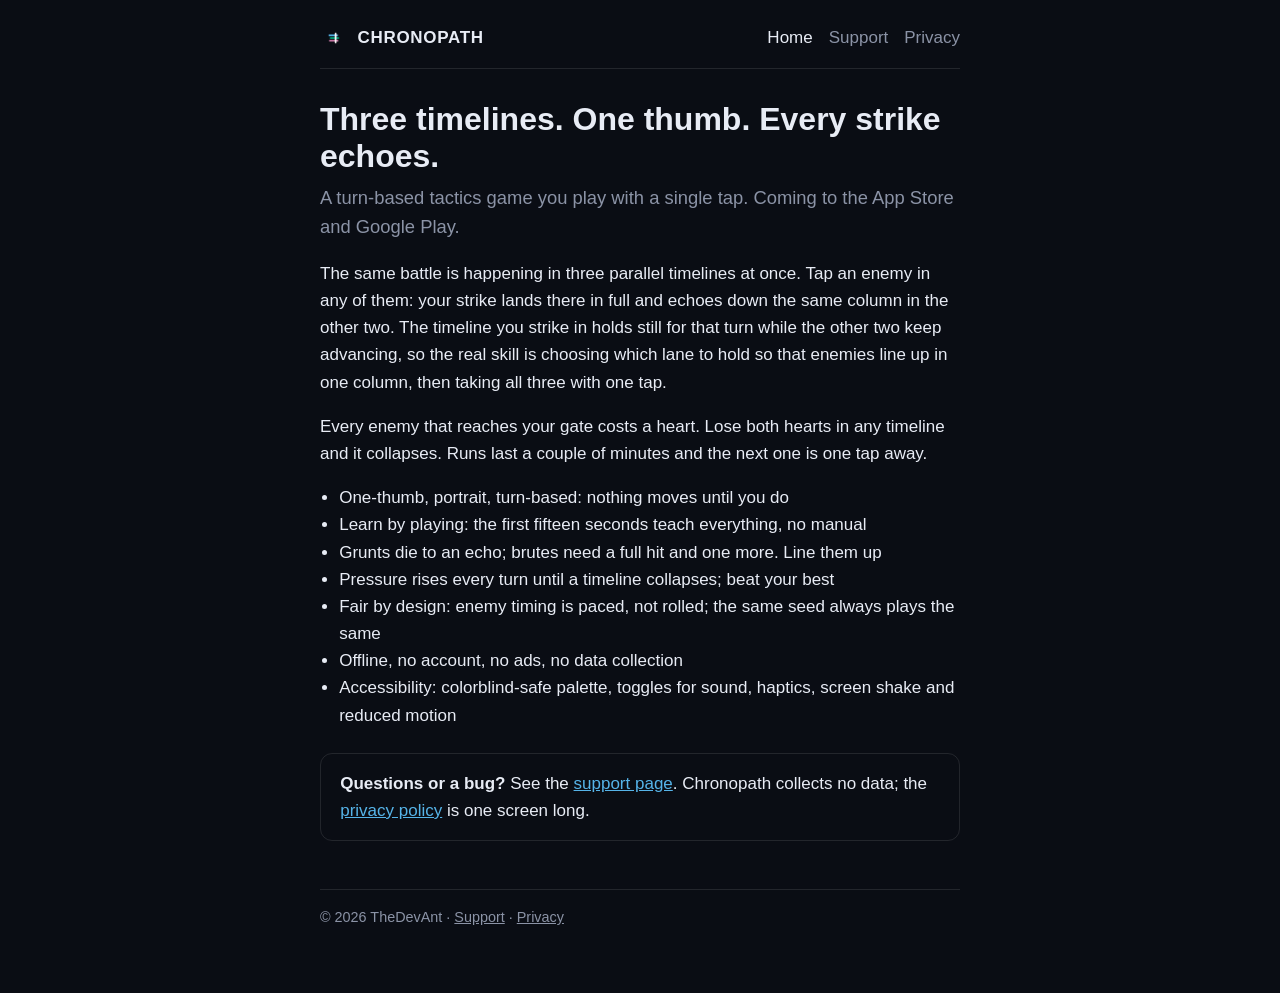
==== index.html @ 059cbff9 "Chronopath public pages: home, support, privacy policy Static HTML for GitHub Pages (no Jekyll). Pri" ====
<!doctype html>
<html lang="en">
<head>
<meta charset="utf-8">
<meta name="viewport" content="width=device-width, initial-scale=1">
<title>Chronopath</title>
<meta name="description" content="Chronopath: one-thumb, turn-based tactics across three parallel timelines. Every strike echoes.">
<link rel="stylesheet" href="style.css">
<link rel="icon" href="icon.png" type="image/png">
<link rel="apple-touch-icon" href="icon.png">
<meta name="theme-color" content="#0a0d14">
</head>
<body>
<header>
  <a class="brand" href="./"><img src="icon.png" alt=""> Chronopath</a>
  <nav><a href="./" aria-current="page">Home</a><a href="support.html">Support</a><a href="privacy.html">Privacy</a></nav>
</header>
<main>
  <h1>Three timelines. One thumb. Every strike echoes.</h1>
  <p class="lead">A turn-based tactics game you play with a single tap. Coming to the App Store and Google Play.</p>

  <p>The same battle is happening in three parallel timelines at once. Tap an enemy in any of them: your strike lands there in full and echoes down the same column in the other two. The timeline you strike in holds still for that turn while the other two keep advancing, so the real skill is choosing which lane to hold so that enemies line up in one column, then taking all three with one tap.</p>
  <p>Every enemy that reaches your gate costs a heart. Lose both hearts in any timeline and it collapses. Runs last a couple of minutes and the next one is one tap away.</p>

  <ul>
    <li>One-thumb, portrait, turn-based: nothing moves until you do</li>
    <li>Learn by playing: the first fifteen seconds teach everything, no manual</li>
    <li>Grunts die to an echo; brutes need a full hit and one more. Line them up</li>
    <li>Pressure rises every turn until a timeline collapses; beat your best</li>
    <li>Fair by design: enemy timing is paced, not rolled; the same seed always plays the same</li>
    <li>Offline, no account, no ads, no data collection</li>
    <li>Accessibility: colorblind-safe palette, toggles for sound, haptics, screen shake and reduced motion</li>
  </ul>

  <div class="card">
    <p style="margin:0"><strong>Questions or a bug?</strong> See the <a href="support.html">support page</a>. Chronopath collects no data; the <a href="privacy.html">privacy policy</a> is one screen long.</p>
  </div>
</main>
<footer>© 2026 TheDevAnt · <a href="support.html">Support</a> · <a href="privacy.html">Privacy</a></footer>
</body>
</html>
---- style.css ----
:root { color-scheme: dark; --bg: #0a0d14; --text: #E8ECF5; --dim: #8B93A6; --line: rgba(255,255,255,0.10); --accent: #56B4E9; }
* { box-sizing: border-box; }
html, body { margin: 0; background: var(--bg); color: var(--text); }
body { font: 17px/1.6 -apple-system, BlinkMacSystemFont, "Segoe UI", Roboto, Helvetica, Arial, sans-serif; padding: 0 1.25rem 4rem; }
main, header, footer { max-width: 40rem; margin: 0 auto; }
header { display: flex; align-items: center; justify-content: space-between; gap: 1rem; padding: 1.5rem 0 1rem; border-bottom: 1px solid var(--line); }
header .brand { display: flex; align-items: center; gap: .6rem; color: var(--text); text-decoration: none; font-weight: 800; letter-spacing: .04em; text-transform: uppercase; }
header .brand img { width: 28px; height: 28px; border-radius: 7px; }
nav a { color: var(--dim); text-decoration: none; margin-left: 1rem; }
nav a[aria-current="page"], nav a:hover { color: var(--text); }
h1 { font-size: 2rem; line-height: 1.15; margin: 2rem 0 .5rem; }
h2 { font-size: 1.15rem; margin: 2rem 0 .4rem; color: var(--text); }
p, li { color: var(--text); }
p.lead { color: var(--dim); font-size: 1.15rem; margin-top: 0; }
a { color: var(--accent); }
ul { padding-left: 1.2rem; }
dl dt { font-weight: 700; margin-top: 1rem; }
dl dd { margin: .2rem 0 0; color: var(--dim); }
.muted { color: var(--dim); }
.card { border: 1px solid var(--line); border-radius: 12px; padding: 1rem 1.2rem; margin: 1.5rem 0; }
footer { border-top: 1px solid var(--line); margin-top: 3rem; padding-top: 1rem; color: var(--dim); font-size: .9rem; }
footer a { color: var(--dim); }
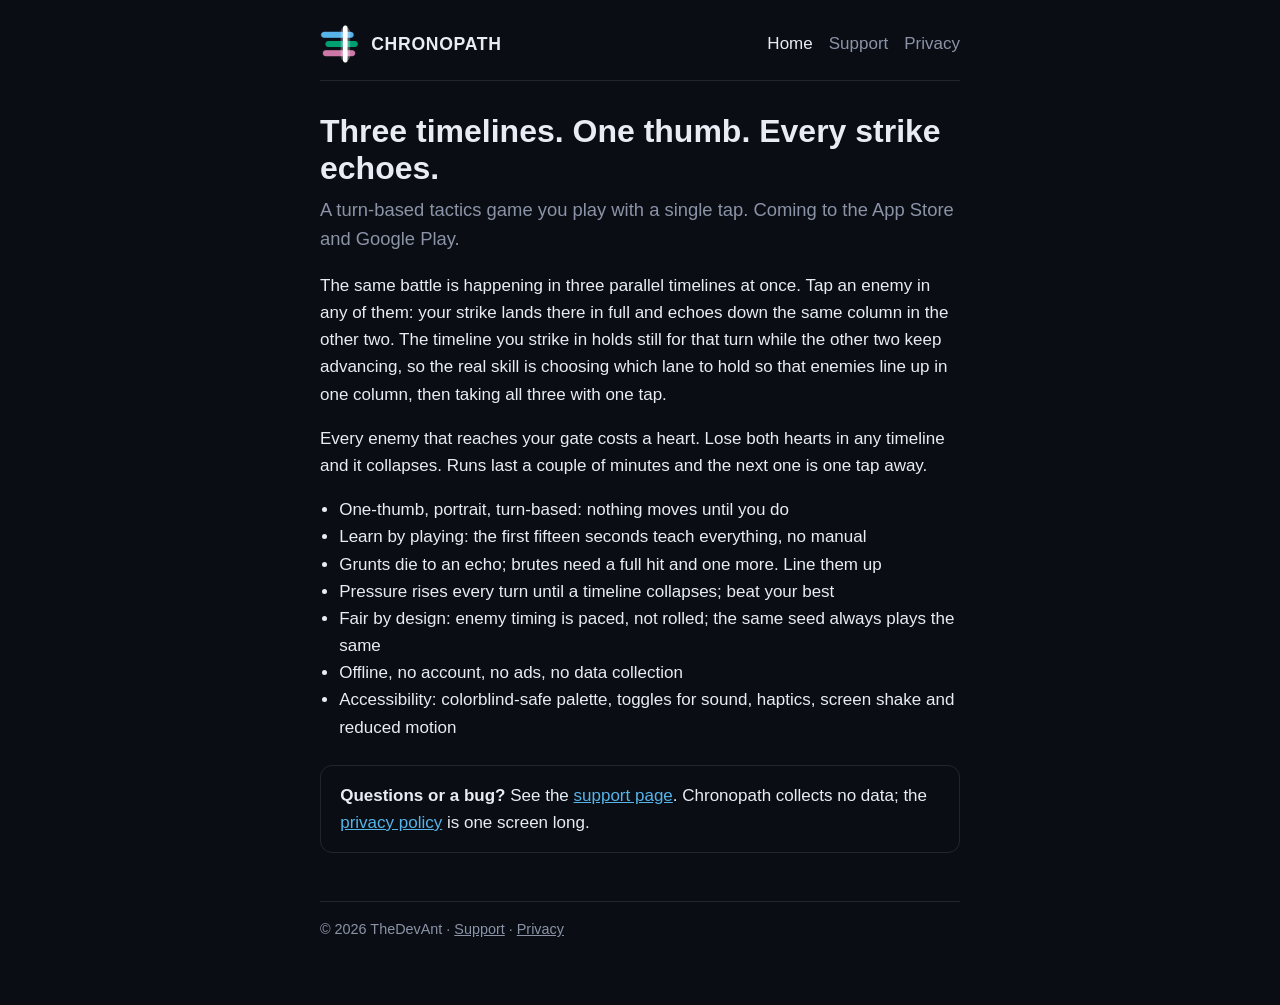
==== commit 7cb60759: "Header: crop the logo to its glyph so it reads at 40px Co-Authored-By: Claude Fable 5.1 <noreply@ant" ====
--- a/index.html
+++ b/index.html
@@ -5,14 +5,14 @@
 <meta name="viewport" content="width=device-width, initial-scale=1">
 <title>Chronopath</title>
 <meta name="description" content="Chronopath: one-thumb, turn-based tactics across three parallel timelines. Every strike echoes.">
-<link rel="stylesheet" href="style.css">
+<link rel="stylesheet" href="style.css?v=2">
 <link rel="icon" href="icon.png" type="image/png">
 <link rel="apple-touch-icon" href="icon.png">
 <meta name="theme-color" content="#0a0d14">
 </head>
 <body>
 <header>
-  <a class="brand" href="./"><img src="icon.png" alt=""> Chronopath</a>
+  <a class="brand" href="./"><span class="logo"><img src="icon.png" alt=""></span> Chronopath</a>
   <nav><a href="./" aria-current="page">Home</a><a href="support.html">Support</a><a href="privacy.html">Privacy</a></nav>
 </header>
 <main>
--- a/style.css
+++ b/style.css
@@ -4,8 +4,10 @@
 body { font: 17px/1.6 -apple-system, BlinkMacSystemFont, "Segoe UI", Roboto, Helvetica, Arial, sans-serif; padding: 0 1.25rem 4rem; }
 main, header, footer { max-width: 40rem; margin: 0 auto; }
 header { display: flex; align-items: center; justify-content: space-between; gap: 1rem; padding: 1.5rem 0 1rem; border-bottom: 1px solid var(--line); }
-header .brand { display: flex; align-items: center; gap: .6rem; color: var(--text); text-decoration: none; font-weight: 800; letter-spacing: .04em; text-transform: uppercase; }
-header .brand img { width: 28px; height: 28px; border-radius: 7px; }
+header .brand { display: flex; align-items: center; gap: .7rem; color: var(--text); text-decoration: none; font-weight: 800; font-size: 1.1rem; letter-spacing: .04em; text-transform: uppercase; }
+/* the icon art has a wide dark margin around the glyph; show the centre of an enlarged copy */
+header .brand .logo { width: 40px; height: 40px; overflow: hidden; border-radius: 10px; flex: none; }
+header .brand .logo img { display: block; width: 96px; height: 96px; margin: -28px; }
 nav a { color: var(--dim); text-decoration: none; margin-left: 1rem; }
 nav a[aria-current="page"], nav a:hover { color: var(--text); }
 h1 { font-size: 2rem; line-height: 1.15; margin: 2rem 0 .5rem; }
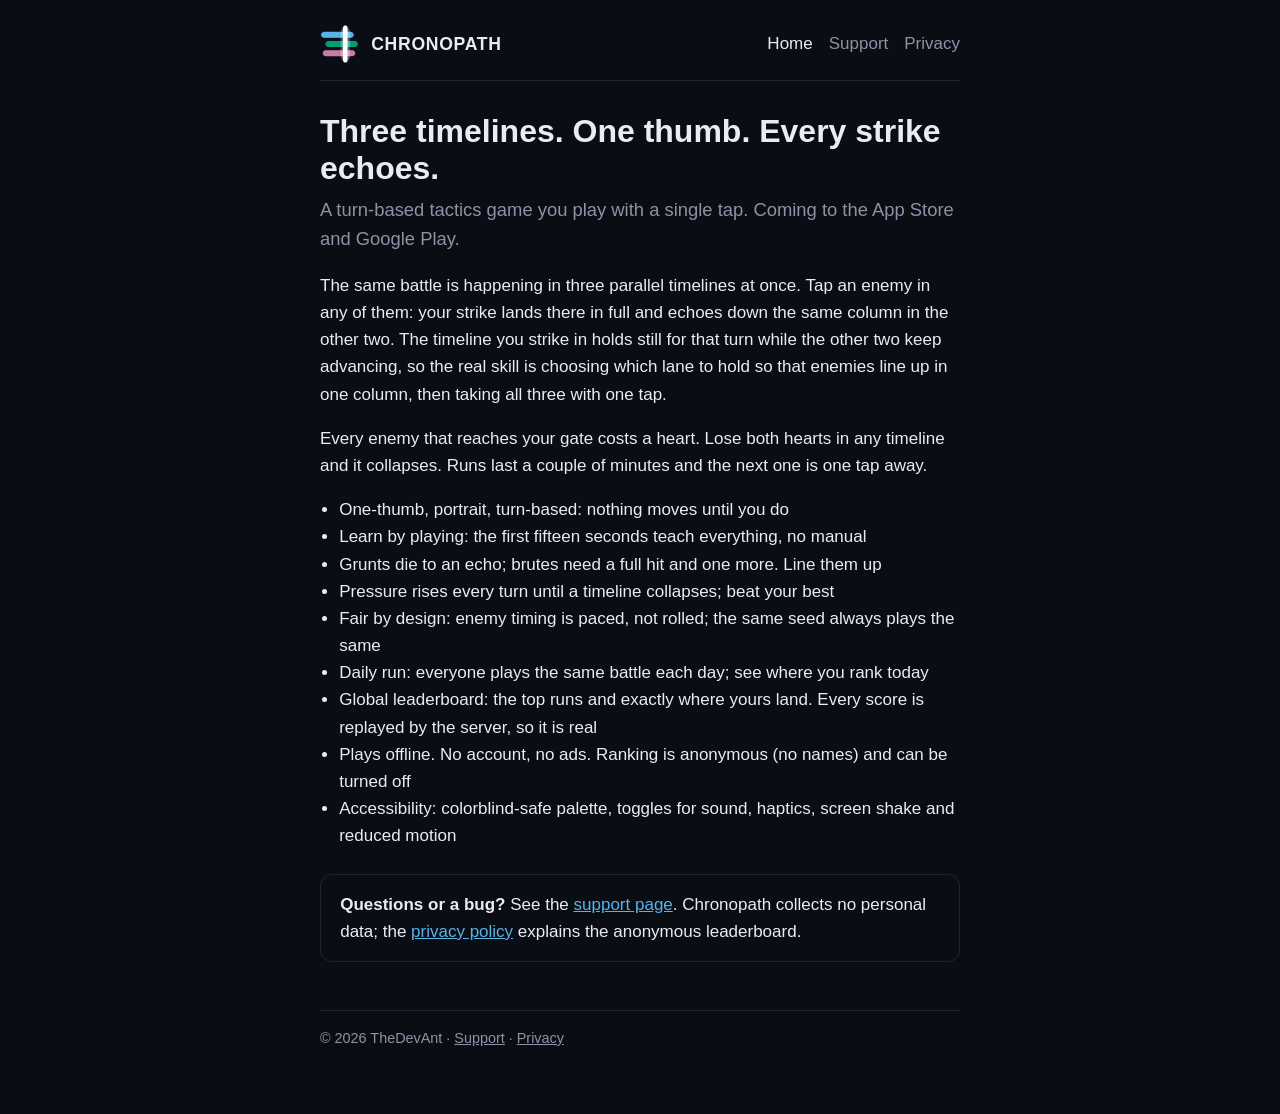
==== commit 808b5164: "Privacy, support and home pages for the anonymous leaderboard Privacy policy mirrors the app's PRIVA" ====
--- a/index.html
+++ b/index.html
@@ -28,12 +28,14 @@
     <li>Grunts die to an echo; brutes need a full hit and one more. Line them up</li>
     <li>Pressure rises every turn until a timeline collapses; beat your best</li>
     <li>Fair by design: enemy timing is paced, not rolled; the same seed always plays the same</li>
-    <li>Offline, no account, no ads, no data collection</li>
+    <li>Daily run: everyone plays the same battle each day; see where you rank today</li>
+    <li>Global leaderboard: the top runs and exactly where yours land. Every score is replayed by the server, so it is real</li>
+    <li>Plays offline. No account, no ads. Ranking is anonymous (no names) and can be turned off</li>
     <li>Accessibility: colorblind-safe palette, toggles for sound, haptics, screen shake and reduced motion</li>
   </ul>
 
   <div class="card">
-    <p style="margin:0"><strong>Questions or a bug?</strong> See the <a href="support.html">support page</a>. Chronopath collects no data; the <a href="privacy.html">privacy policy</a> is one screen long.</p>
+    <p style="margin:0"><strong>Questions or a bug?</strong> See the <a href="support.html">support page</a>. Chronopath collects no personal data; the <a href="privacy.html">privacy policy</a> explains the anonymous leaderboard.</p>
   </div>
 </main>
 <footer>© 2026 TheDevAnt · <a href="support.html">Support</a> · <a href="privacy.html">Privacy</a></footer>
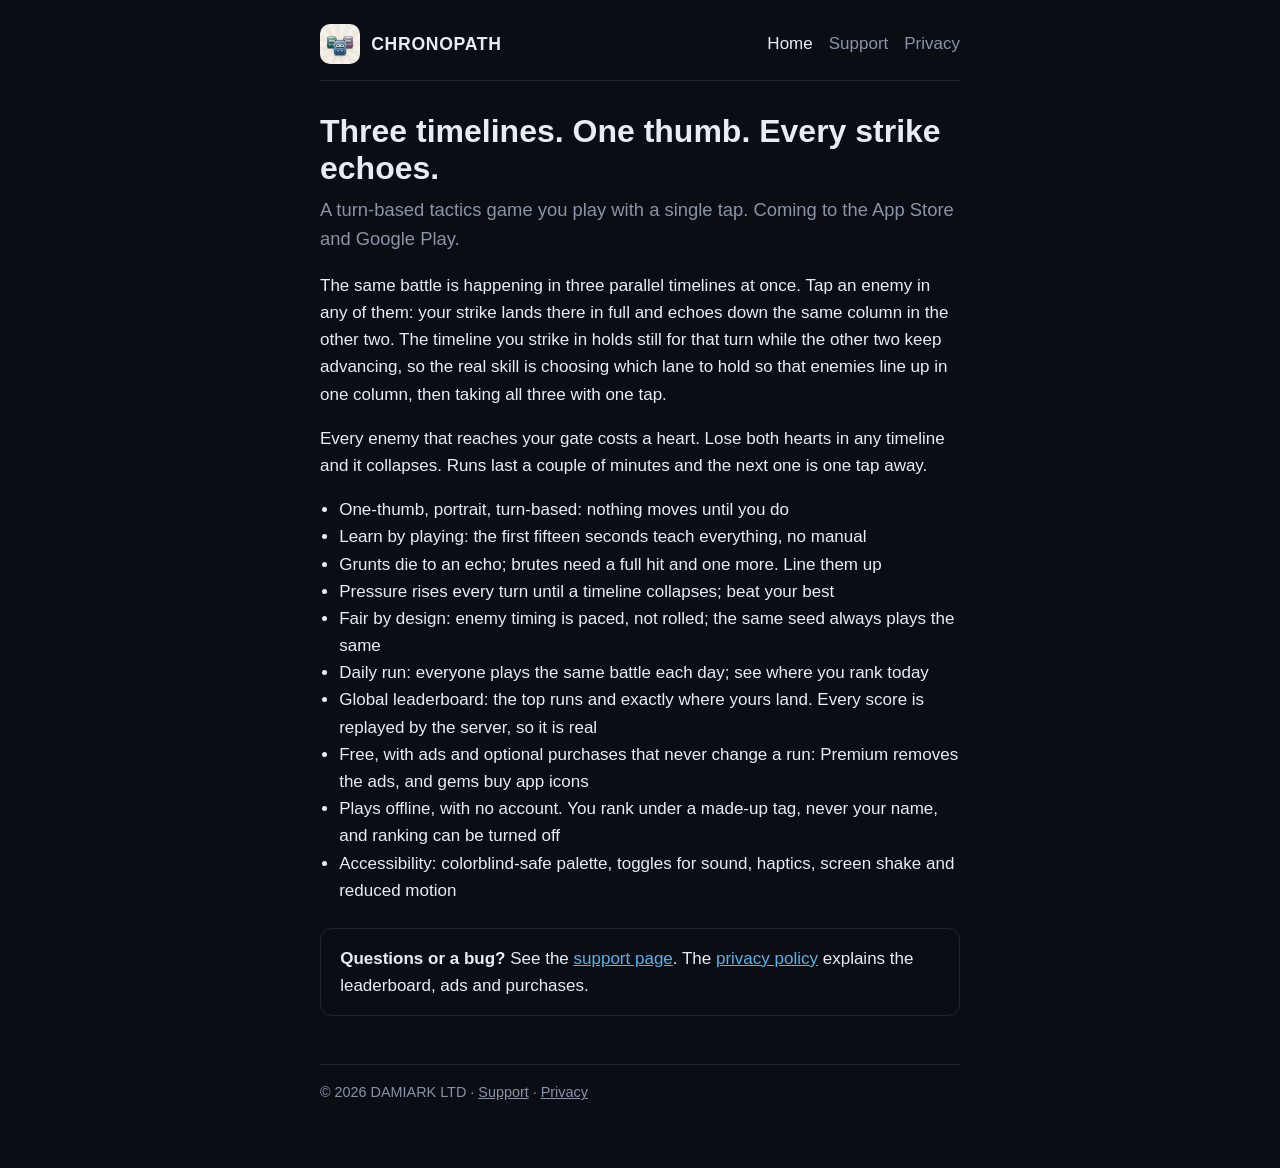
==== commit 393e7816: "Home page: ads and purchases, in line with the privacy policy; DAMIARK LTD in the footers" ====
--- a/index.html
+++ b/index.html
@@ -30,14 +30,15 @@
     <li>Fair by design: enemy timing is paced, not rolled; the same seed always plays the same</li>
     <li>Daily run: everyone plays the same battle each day; see where you rank today</li>
     <li>Global leaderboard: the top runs and exactly where yours land. Every score is replayed by the server, so it is real</li>
-    <li>Plays offline. No account, no ads. Ranking is anonymous (no names) and can be turned off</li>
+    <li>Free, with ads and optional purchases that never change a run: Premium removes the ads, and gems buy app icons</li>
+    <li>Plays offline, with no account. You rank under a made-up tag, never your name, and ranking can be turned off</li>
     <li>Accessibility: colorblind-safe palette, toggles for sound, haptics, screen shake and reduced motion</li>
   </ul>
 
   <div class="card">
-    <p style="margin:0"><strong>Questions or a bug?</strong> See the <a href="support.html">support page</a>. Chronopath collects no personal data; the <a href="privacy.html">privacy policy</a> explains the anonymous leaderboard.</p>
+    <p style="margin:0"><strong>Questions or a bug?</strong> See the <a href="support.html">support page</a>. The <a href="privacy.html">privacy policy</a> explains the leaderboard, ads and purchases.</p>
   </div>
 </main>
-<footer>© 2026 TheDevAnt · <a href="support.html">Support</a> · <a href="privacy.html">Privacy</a></footer>
+<footer>© 2026 DAMIARK LTD · <a href="support.html">Support</a> · <a href="privacy.html">Privacy</a></footer>
 </body>
 </html>
--- a/style.css
+++ b/style.css
@@ -5,9 +5,9 @@
 main, header, footer { max-width: 40rem; margin: 0 auto; }
 header { display: flex; align-items: center; justify-content: space-between; gap: 1rem; padding: 1.5rem 0 1rem; border-bottom: 1px solid var(--line); }
 header .brand { display: flex; align-items: center; gap: .7rem; color: var(--text); text-decoration: none; font-weight: 800; font-size: 1.1rem; letter-spacing: .04em; text-transform: uppercase; }
-/* the icon art has a wide dark margin around the glyph; show the centre of an enlarged copy */
+/* the app icon (the keeper trio), whole, in a rounded tile */
 header .brand .logo { width: 40px; height: 40px; overflow: hidden; border-radius: 10px; flex: none; }
-header .brand .logo img { display: block; width: 96px; height: 96px; margin: -28px; }
+header .brand .logo img { display: block; width: 40px; height: 40px; }
 nav a { color: var(--dim); text-decoration: none; margin-left: 1rem; }
 nav a[aria-current="page"], nav a:hover { color: var(--text); }
 h1 { font-size: 2rem; line-height: 1.15; margin: 2rem 0 .5rem; }
